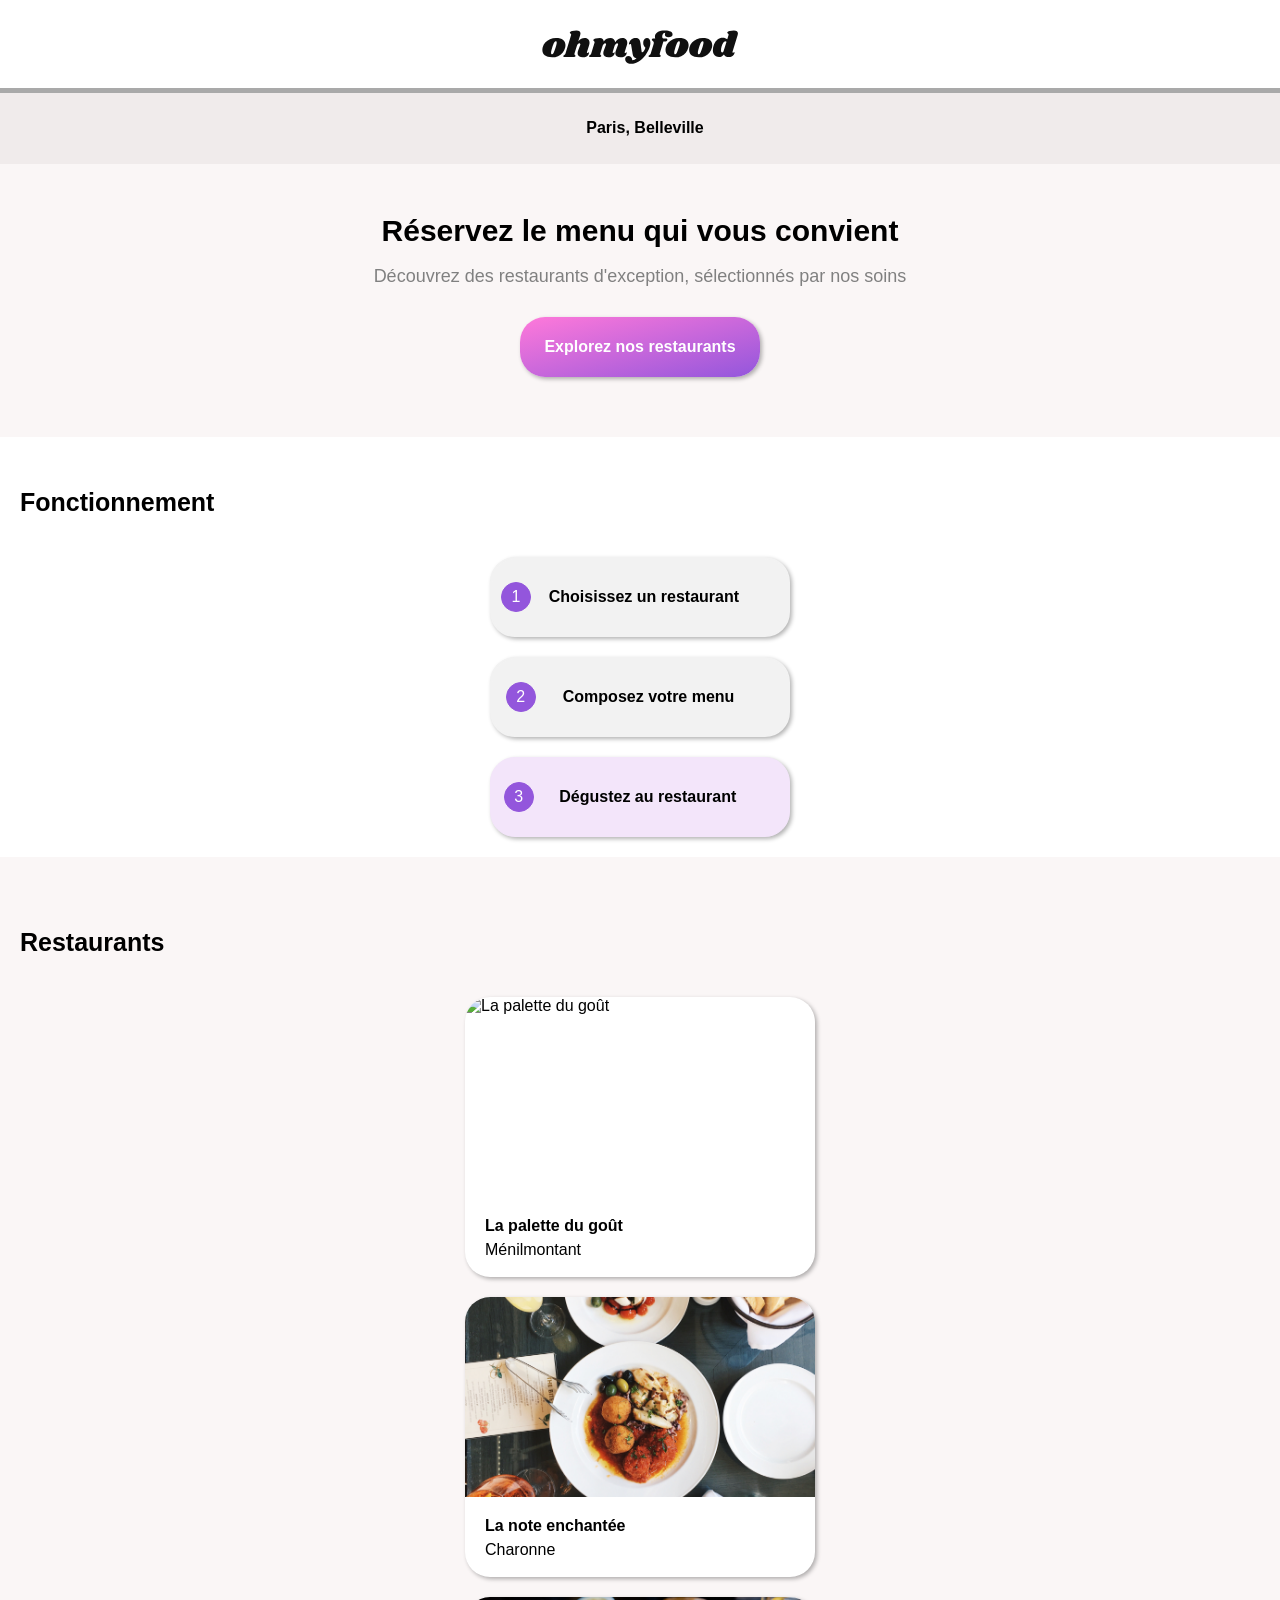
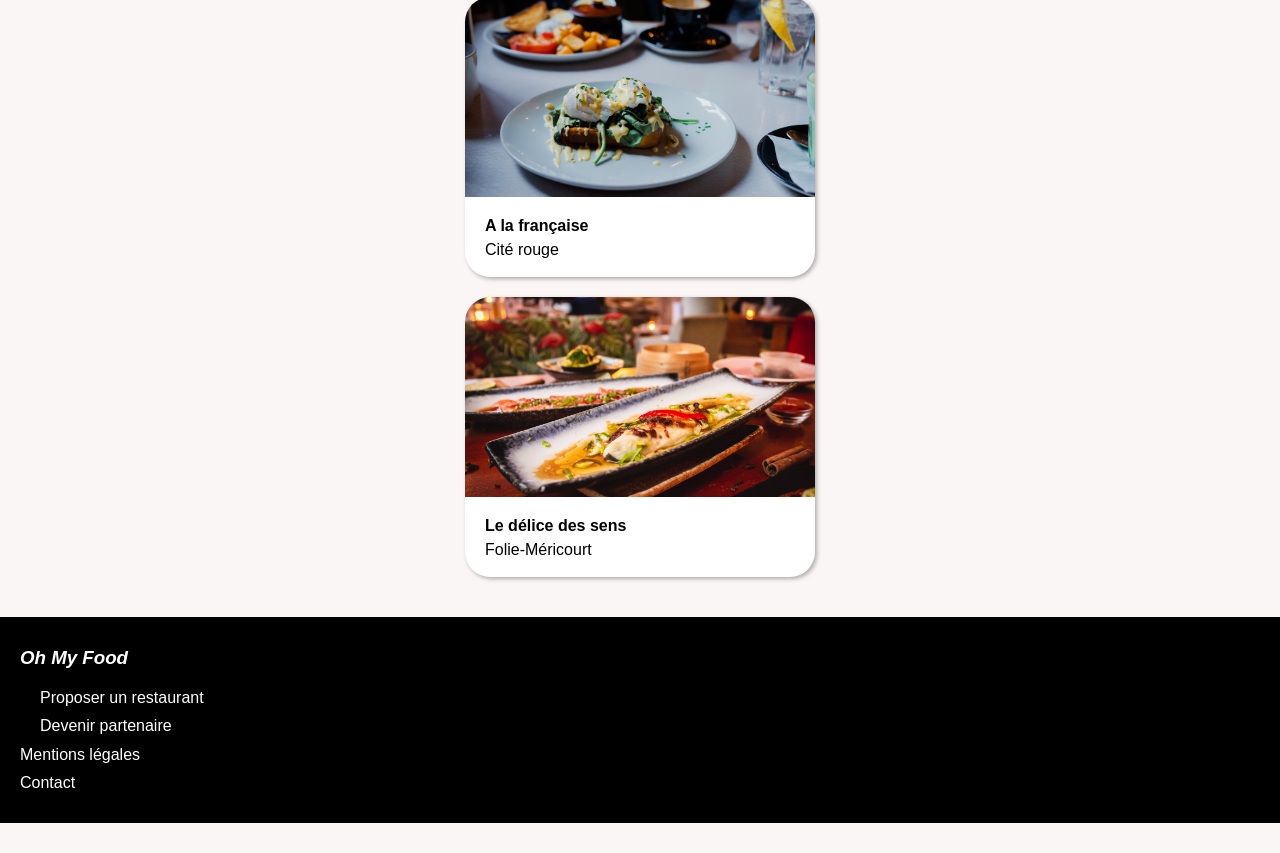
==== accueil.html @ 4b37c832 "Changements html/css page accueil + ajout page1 html/css" ====
<!DOCTYPE html>
<html>
  <head>
    <meta charset="utf-8" />
    <meta name="viewport" content="width=device-width, initial-scale=1" />
    <link rel="stylesheet" type="text/css" href="fichiers_accueil.css/accueil.css" />
    <link rel="stylesheet" href="fichiers_accueil.css/normalize.css" />
    
    <script
      src="https://kit.fontawesome.com/5cc44e8d6b.js"
      crossorigin="anonymous"
    ></script>

    <title>Oh My Food !</title>
  </head>

  <body>
  
		<header>
			<div id="logo">
			  <img src="images/logo/Logo_OMF.svg" alt="Logo Oh My Food" />
			</div>
    </header> 

    <!--  map + Paris  -->

      <div id="cadre_gris">
        <div id="map">
          <i class="fas fa-map-marker-alt"></i>
			    <p>Paris, Belleville</p>
        </div>
    	</div>

    <!--  titres et bouton -->

    	<div class="cadre_gris_clair">
		    <div id="titre">
           <h2>Réservez le menu qui vous convient</h2>
           <h3>Découvrez des restaurants d'exception, sélectionnés par nos soins</h3>
		    </div>
        <a href="#restaurants">
        <div id="btn">                  
            <p>Explorez nos restaurants</p>         
          </div>
          </a>
       </div>

       <!--  section fonctionnement  -->

	    <section id="fonctionnement">

        <h2>Fonctionnement</h2>	

     	 <div class="choix">
         <div class="num">1</div>
        
          <i class="howitworks-item__icon fas fa-mobile-alt"></i>
          <p>Choisissez un restaurant</p>
        </div>
     

     	 <div class="choix">
        <div class="num">2</div>       
          <i class="howitworks-item__icon fas fa-list"></i>
       		 <p>Composez votre menu</p>
     	 </div>

     	 <div class="choix" id="btn_rose">
        <div class="num">3</div>
          <i class="howitworks-item__icon fas fa-store store"></i> 
       		<p>Dégustez au restaurant</p>
    	  </div>
	  </div>


    <!-- section restaurants  -->

      <div class="cadre_gris_clair">
		  <div id="restaurants">
        <h2>Restaurants</h2>

        <a href="page1.html">
          <div class="restaurants">
            <img
              src="images/restaurants/la_Palette_du_goût.jpg"
              alt="La palette du goût"
            />
            <div class="fiche_resto">
              <div class="nom_resto">
               <h4>La palette du goût</h4>
                <p>Ménilmontant</p>
              </div>           
                <i class="far fa-heart heart"></i>
             </div>
          </div>
        </a>

        <a href="page2.html">
          <div class="restaurants">
            <img
              src="images/restaurants/La_note_enchantée.jpg"
              alt="La note enchantée"
            />
            <div class="fiche_resto">
              <div class="nom_resto">
                <h4>La note enchantée</h4>
                <p>Charonne</p>
             </div>
             
              <i class="far fa-heart heart" id="jaime"></i>
            
           </div>
          </div>
        </a>

        <a href="page3.html">
          <div class="restaurants">
            <img
              src="images/restaurants/A_la_française.jpg"
              alt="A la française"
            />
            <div class="fiche_resto">
              <div class="nom_resto">
            <h4><span>A la française</span></h4>
            <p>Cité rouge</p>
          </div>
          
            <i class="far fa-heart heart"></i>
        
         </div>
      </div>
        </a>

        <a href="page4.html">
          <div class="restaurants">
            <img
              src="images/restaurants/Le_délice_des_sens.jpg"
              alt="Le délice des sens"
            />
            <div class="fiche_resto">
              <div class="nom_resto">
            <h4>Le délice des sens</h4>
            <p>Folie-Méricourt</p>
          </div>
         
            <i class="far fa-heart heart"></i>
         
         </div>
      </div>
        </a>
      </div>


    <footer >
      <div id="cadre_noir">

        <h3>Oh My Food</h3>
		   <div id="rubriques_footer">
          <div id="couverts">
             <i class="fas fa-utensils fa-fw"></i>       
            	<a href="#">Proposer un restaurant</a>
            </div>
          <div id="partenaire">
            <i class="fas fa-hands-helping fa-fw"></i>
       	  <a href="#">Devenir partenaire</a>
           </div>
       	 <a href="#">Mentions légales</a>
       	 <a href="#">Contact</a>
	    	</div>
      </div>
    </footer>
  
  </body>
</html>
---- fichiers_accueil.css/accueil.css ----
/* box-sizing */
* {
  box-sizing: border-box;
}

/* police personnalisée */

@import url("https://fonts.googleapis.com/css2?family=Roboto:ital,wght@1,100&display=swap");

body {
  font-family: "Roboto", sans-serif;
}

a {
  text-decoration-line: none;
  color: black;
}

h4 {
  margin: 0px;
}

/* Logo */

#logo {
  text-align: center;
  padding-top: 30px;
  padding-bottom: 20px;
}

/* cadre icone map + ville */

#cadre_gris {
  background: rgb(223, 216, 216);
  padding-top: 10px;
  padding-bottom: 10px;
  border-top: 5px solid darkgrey;
}

#map {
  display: flex;
  align-items: center;
  justify-content: center;
}

#map p {
  font-weight: bold;
  padding-left: 10px;
}

/* les cadres */

.cadre_gris_clair {
  background: #faf6f6;
  padding-top: 50px;
  padding-bottom: 30px;
}

#cadre_gris {
  background: rgb(240, 235, 235);
}

#cadre_noir {
  background: black;
  padding-bottom: 30px;
}

/* titres */

#titre h2 {
  font-weight: bold;
  font-size: 30px;
  text-align: center;
  margin: 0px;
}

#titre h3 {
  font-size: 18px;
  font-weight: normal;
  color: grey;
  text-align: center;
}

/* bouton "Explorez nos restaurants" */

#btn {
  border: 0px solid transparent;
  height: 60px;
  width: 240px;
  background: linear-gradient(to bottom right, #ff79da, #9356dc);
  text-align: center;
  font-size: 16px;
  font-weight: bold;
  color: #ffffff;
  border-radius: 25px;
  margin: 30px auto;
  padding-top: 5px;
  box-shadow: 2px 2px 4px 0px rgba(0, 0, 0, 0.3);
}

/* les différents choix */

#fonctionnement h2 {
  font-size: 25px;
  padding: 30px 0px 20px 20px;
}

.choix {
  display: flex;
  flex-direction: row;
  justify-content: space-evenly;
  align-items: center;
  border: 2px solid #f2f2f2;
  background: #f2f2f2;
  border-radius: 25px;
  width: 300px;
  height: 80px;
  padding-right: 40px;

  margin-left: auto;
  margin-right: auto;
  margin-bottom: 20px;
  box-shadow: 2px 2px 4px 0px rgba(0, 0, 0, 0.3);
}

.choix p {
  font-weight: bold;
}

.num {
  border: 1px solid #9356dc;
  width: 30px;
  height: 30px;
  border-radius: 25px;
  color: #ffffff;
  background: #9356dc;
  text-align: center;
  padding-top: 5px;
}

#btn_rose {
  background: #f3e5fa;
  border: 1px solid #f3e5fa;
}

.store {
  color: #9356dc;
}

/* les cards restaurants */

#restaurants h2 {
  font-size: 25px;
  padding: 0px 0px 0px 20px;
}

/* les quatre cards restautants */

#restaurants {
  display: flex;
  flex-direction: column;
  gap: 20px;
  padding-bottom: 40px;
}

/* chaque card restaurant */

.restaurants {
  display: flex;
  flex-direction: column;
  border: 1px solid transparent;
  border-top-width: 0px;
  border-left-width: 0px;
  border-right-width: 0px;
  height: 280px;
  width: 90%;
  max-width: 350px;
  margin-left: auto;
  margin-right: auto;
  background: #ffffff;
  border-radius: 25px;
  box-shadow: 2px 2px 4px 0px rgba(0, 0, 0, 0.3);
}

.restaurants img {
  width: 100%;
  height: 200px;
  border-top-left-radius: 25px;
  border-top-right-radius: 25px;
  object-fit: cover;
}

.fiche_resto {
  display: flex;
  flex-direction: row;
  align-items: center;
  padding-top: 10px;
}

.nom_resto {
  display: flex;
  flex-direction: column;
  width: 290px;
  text-decoration: none;
  padding-top: 10px;
  padding-left: 20px;
}

.nom_resto p {
  margin: 0px;
  padding-top: 5px;
}

.heart a:hover {
  color: #ff79da;
}

span {
  font-weight: bold;
}

.selection {
  display: flex;
  flex-direction: row;
  justify-content: space-around;
  width: 200px;
  height: 80px;
  border: 2px solid grey;
  background: grey;
  border-radius: 20px;
  padding-bottom: 20px;
}

/*footer */

#rubriques_footer {
  display: flex;
  flex-direction: column;
  padding-top: 20px;
  gap: 10px;
}

#cadre_noir h3 {
  padding-top: 30px;
  padding-left: 20px;
  color: #ffffff;
  text-align: left;
  font-style: oblique;
  font-weight: bold;
  margin: 0px;
}

#couverts {
  display: flex;
  align-items: center;
  padding-left: 20px;
  color: #ffffff;
}

#partenaire {
  display: flex;
  align-items: center;
  color: #ffffff;
  padding-left: 20px;
}

#rubriques_footer p {
  color: #ffffff;
}

#rubriques_footer a {
  color: #ffffff;
  padding-left: 20px;
}
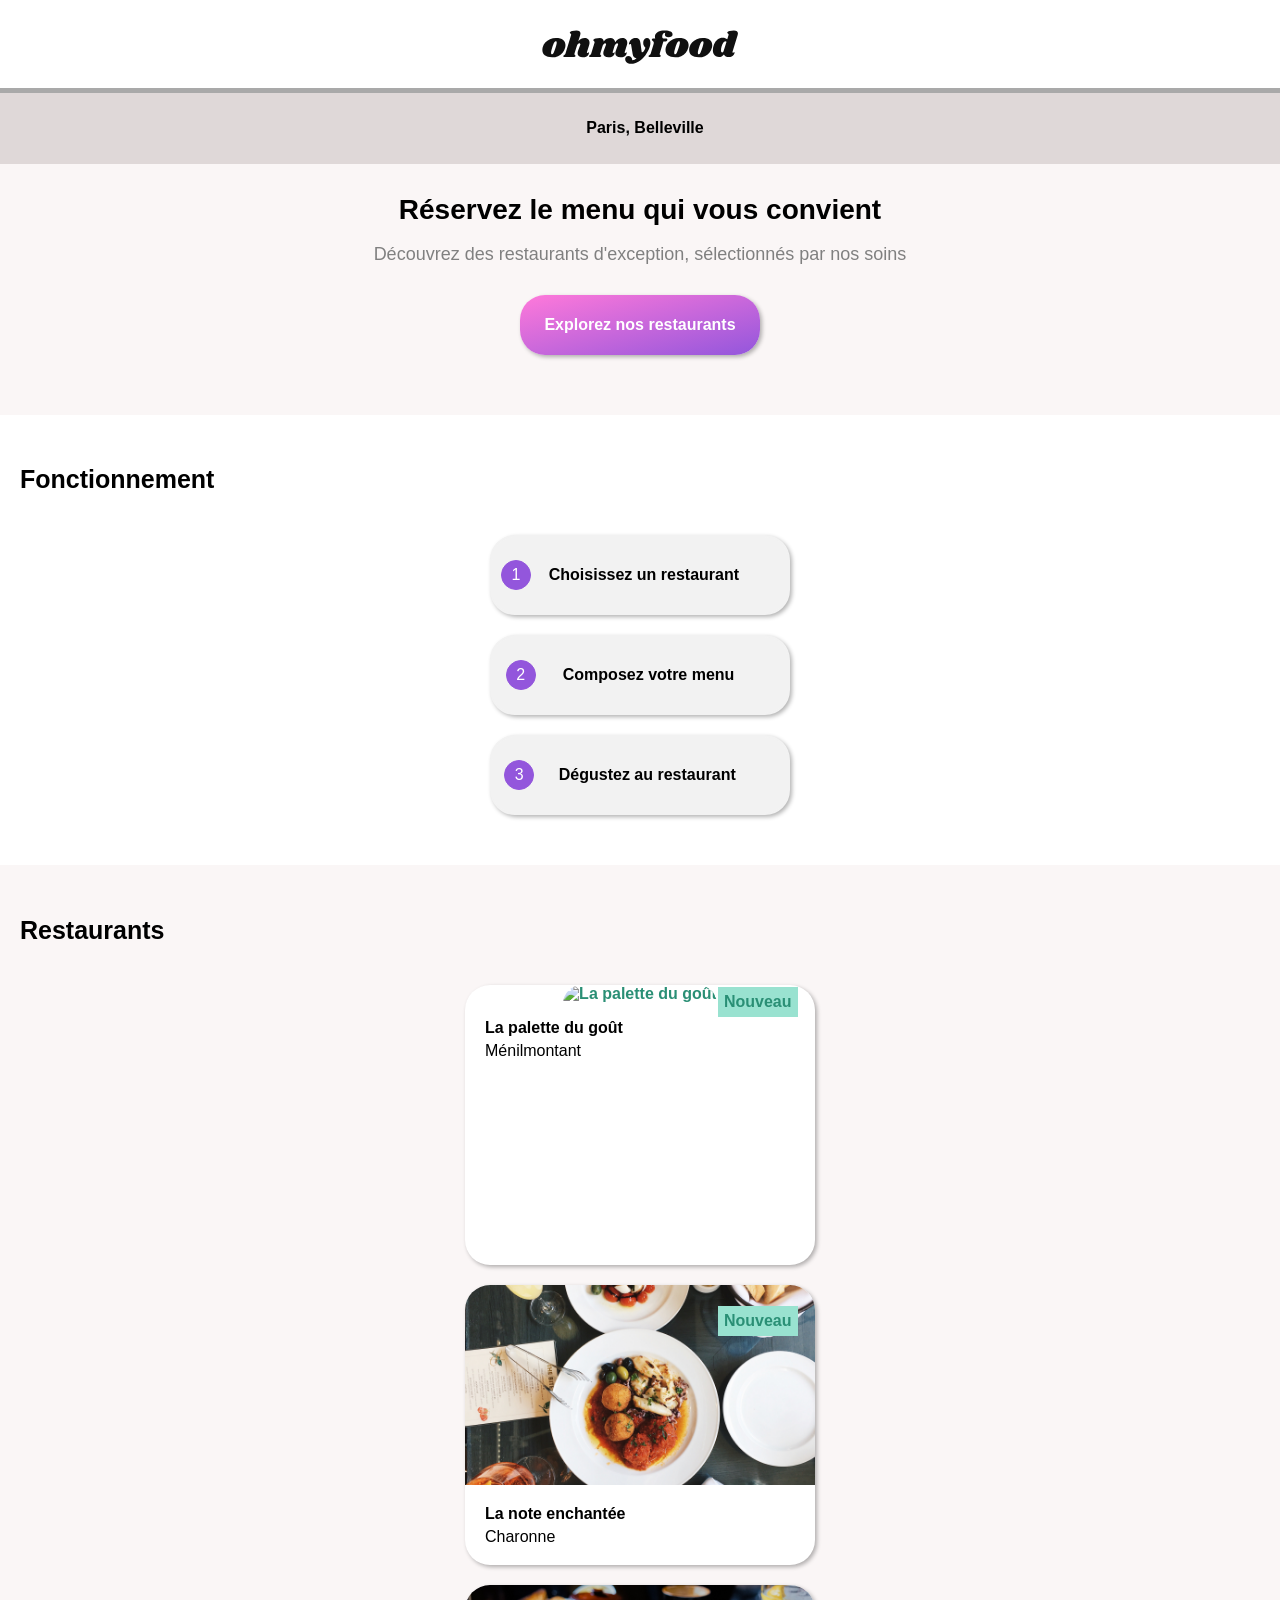
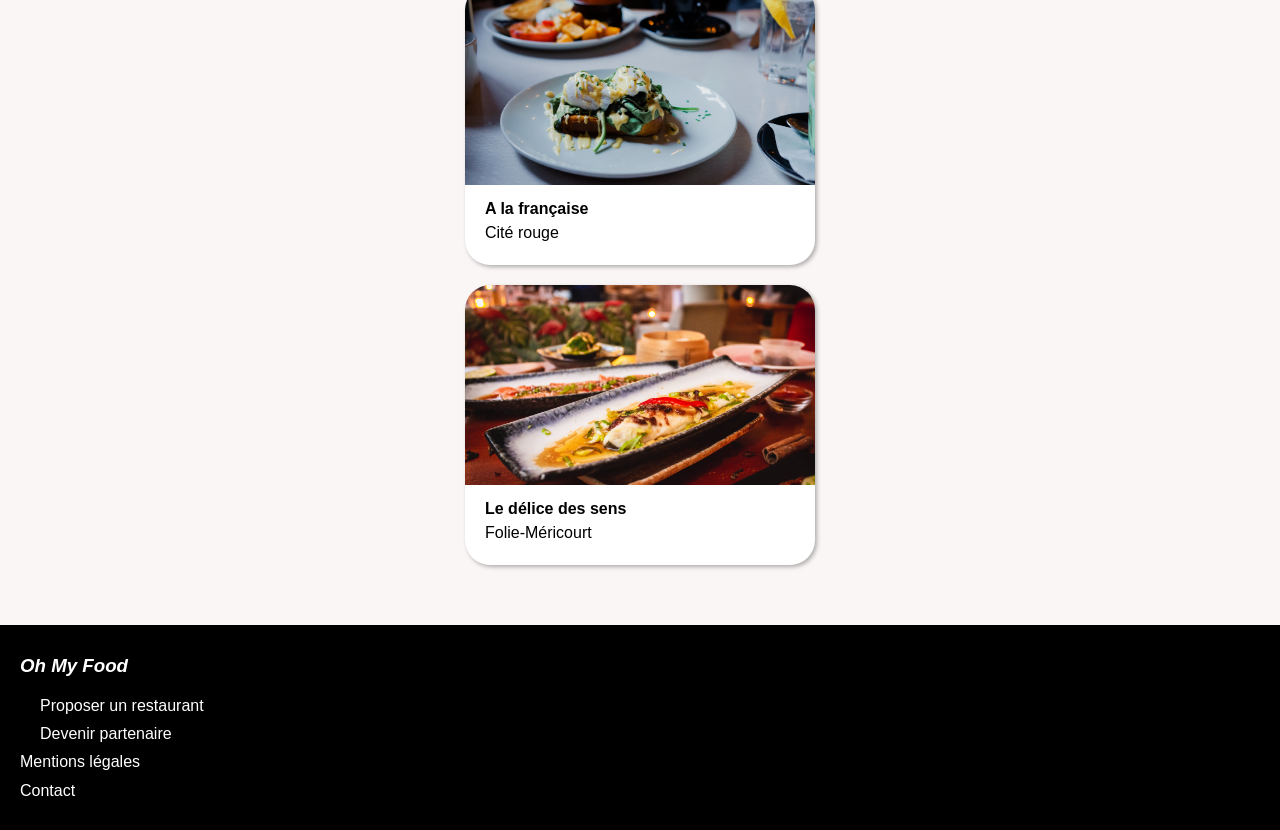
==== commit 40b034bb: "modifs page accueil html et css + ajout page 1/2/3/4" ====
--- a/accueil.html
+++ b/accueil.html
@@ -14,161 +14,168 @@
     <title>Oh My Food !</title>
   </head>
 
-  <body>
-  
-		<header>
-			<div id="logo">
-			  <img src="images/logo/Logo_OMF.svg" alt="Logo Oh My Food" />
-			</div>
+  <body>  
+
+    <!--  header : logo  -->
+
+		<header>		
+			  <img src="images/logo/Logo_OMF.svg" alt="Logo Oh My Food" />	
     </header> 
 
-    <!--  map + Paris  -->
+    <!--  map + ville  -->
 
-      <div id="cadre_gris">
+    <div id="cadre_gris">
+      <a href="#">
         <div id="map">
-          <i class="fas fa-map-marker-alt"></i>
+          <i class="fas fa-map-marker-alt"></i></a>
 			    <p>Paris, Belleville</p>
-        </div>
-    	</div>
+        </div>     
+    </div>
 
     <!--  titres et bouton -->
 
-    	<div class="cadre_gris_clair">
-		    <div id="titre">
-           <h2>Réservez le menu qui vous convient</h2>
-           <h3>Découvrez des restaurants d'exception, sélectionnés par nos soins</h3>
-		    </div>
-        <a href="#restaurants">
+  	<div class="cadre_gris_clair">
+		  <div id="titre">
+        <h2>Réservez le menu qui vous convient</h2>
+        <h3>Découvrez des restaurants d'exception, sélectionnés par nos soins</h3>
+		  </div>
+      <a href="#restaurants">
         <div id="btn">                  
-            <p>Explorez nos restaurants</p>         
-          </div>
-          </a>
-       </div>
+          <p>Explorez nos restaurants</p>         
+        </div>
+      </a>
+    </div>
 
        <!--  section fonctionnement  -->
 
+    <main>
 	    <section id="fonctionnement">
-
-        <h2>Fonctionnement</h2>	
-
-     	 <div class="choix">
-         <div class="num">1</div>
-        
-          <i class="howitworks-item__icon fas fa-mobile-alt"></i>
-          <p>Choisissez un restaurant</p>
-        </div>
-     
-
-     	 <div class="choix">
-        <div class="num">2</div>       
-          <i class="howitworks-item__icon fas fa-list"></i>
+        <h2>Fonctionnement</h2>	       
+      	<div class="choix">  
+          <a href="#">      
+            <div class="num">1</div>       
+            <i class="howitworks-item__icon fas fa-mobile-alt icone"></i>
+            <p>Choisissez un restaurant</p>
+          </a>      
+        </div>   
+              
+     	  <div class="choix">
+          <a href="#">
+           <div class="num">2</div>       
+           <i class="howitworks-item__icon fas fa-list icone"></i>
        		 <p>Composez votre menu</p>
-     	 </div>
-
-     	 <div class="choix" id="btn_rose">
-        <div class="num">3</div>
-          <i class="howitworks-item__icon fas fa-store store"></i> 
-       		<p>Dégustez au restaurant</p>
-    	  </div>
-	  </div>
-
+          </a>
+     	  </div>
+           
+     	  <div class="choix">
+          <a href="#">              
+             <div class="num">3</div>          
+             <i class="howitworks-item__icon fas fa-store"></i>
+       	  	<p>Dégustez au restaurant</p>        
+          </a>          
+      	</div>	       
+    </section>
 
     <!-- section restaurants  -->
 
       <div class="cadre_gris_clair">
-		  <div id="restaurants">
-        <h2>Restaurants</h2>
-
-        <a href="page1.html">
-          <div class="restaurants">
-            <img
-              src="images/restaurants/la_Palette_du_goût.jpg"
-              alt="La palette du goût"
-            />
-            <div class="fiche_resto">
-              <div class="nom_resto">
-               <h4>La palette du goût</h4>
-                <p>Ménilmontant</p>
-              </div>           
+        <section id="restaurants">
+          <h2>Restaurants</h2>
+          <a href="page1.html">
+            <div class="restaurants">
+              <div class="photo">
+                <img
+                  src="images/restaurants/la_Palette_du_goût.jpg"
+                 alt="La palette du goût"
+                />
+                 <div class="nouveau">Nouveau</div>
+              </div>
+              <div class="fiche_resto">
+                <div class="nom_resto">
+                 <h4>La palette du goût</h4>
+                  <p>Ménilmontant</p>
+                </div>                         
+                <i class="far fa-heart heart"></i>
+              </div>
+            </div>
+          </a>
+  
+          <a href="page2.html">
+            <div class="restaurants">
+              <div class="photo">
+                <img
+                src="images/restaurants/La_note_enchantée.jpg"
+                alt="La note enchantée"
+                />
+                <div class="nouveau">Nouveau</div>
+              </div>
+              <div class="fiche_resto">
+                <div class="nom_resto">
+                 <h4>La note enchantée</h4>
+                 <p>Charonne</p>
+                </div>
+               <i class="far fa-heart heart" id="jaime"></i>
+             </div>
+            </div>
+          </a>
+  
+          <a href="page3.html">
+            <div class="restaurants">
+              <img
+                src="images/restaurants/A_la_française.jpg"
+                alt="A la française"
+              />
+              <div class="fiche_resto">
+                <div class="nom_resto">
+                  <h4><span>A la française</span></h4>
+                  <p>Cité rouge</p>
+                </div>
+            
                 <i class="far fa-heart heart"></i>
              </div>
-          </div>
-        </a>
+            </div>
+          </a>
+  
+          <a href="page4.html">
+            <div class="restaurants">
+              <img
+                src="images/restaurants/Le_delice_des_sens.jpg"
+                alt="Le délice des sens"
+              />
+              <div class="fiche_resto">
+                <div class="nom_resto">
+                  <h4>Le délice des sens</h4>
+                  <p>Folie-Méricourt</p>
+                </div>
+              
+                <i class="far fa-heart heart"></i>
+              </div>
+            </div>        
+          </a>
+        </section>
+      </div>  
+     </main>
 
-        <a href="page2.html">
-          <div class="restaurants">
-            <img
-              src="images/restaurants/La_note_enchantée.jpg"
-              alt="La note enchantée"
-            />
-            <div class="fiche_resto">
-              <div class="nom_resto">
-                <h4>La note enchantée</h4>
-                <p>Charonne</p>
-             </div>
-             
-              <i class="far fa-heart heart" id="jaime"></i>
-            
-           </div>
-          </div>
-        </a>
 
-        <a href="page3.html">
-          <div class="restaurants">
-            <img
-              src="images/restaurants/A_la_française.jpg"
-              alt="A la française"
-            />
-            <div class="fiche_resto">
-              <div class="nom_resto">
-            <h4><span>A la française</span></h4>
-            <p>Cité rouge</p>
-          </div>
-          
-            <i class="far fa-heart heart"></i>
-        
-         </div>
-      </div>
-        </a>
-
-        <a href="page4.html">
-          <div class="restaurants">
-            <img
-              src="images/restaurants/Le_délice_des_sens.jpg"
-              alt="Le délice des sens"
-            />
-            <div class="fiche_resto">
-              <div class="nom_resto">
-            <h4>Le délice des sens</h4>
-            <p>Folie-Méricourt</p>
-          </div>
-         
-            <i class="far fa-heart heart"></i>
-         
-         </div>
-      </div>
-        </a>
-      </div>
-
+      <!--  Footer  -->
 
     <footer >
       <div id="cadre_noir">
 
         <h3>Oh My Food</h3>
-		   <div id="rubriques_footer">
+		    <div id="rubriques_footer">
           <div id="couverts">
              <i class="fas fa-utensils fa-fw"></i>       
             	<a href="#">Proposer un restaurant</a>
-            </div>
+          </div>
           <div id="partenaire">
             <i class="fas fa-hands-helping fa-fw"></i>
-       	  <a href="#">Devenir partenaire</a>
-           </div>
-       	 <a href="#">Mentions légales</a>
-       	 <a href="#">Contact</a>
+       	    <a href="#">Devenir partenaire</a>
+          </div>
+       	  <a href="#">Mentions légales</a>
+       	  <a href="#">Contact</a>
 	    	</div>
       </div>
-    </footer>
-  
+    </footer>  
   </body>
 </html>
--- a/fichiers_accueil.css/accueil.css
+++ b/fichiers_accueil.css/accueil.css
@@ -22,13 +22,13 @@
 
 /* Logo */
 
-#logo {
+header {
   text-align: center;
   padding-top: 30px;
   padding-bottom: 20px;
 }
 
-/* cadre icone map + ville */
+/* icone map + ville */
 
 #cadre_gris {
   background: rgb(223, 216, 216);
@@ -52,24 +52,28 @@
 
 .cadre_gris_clair {
   background: #faf6f6;
-  padding-top: 50px;
+  padding-top: 30px;
   padding-bottom: 30px;
 }
 
 #cadre_gris {
-  background: rgb(240, 235, 235);
+  background: rgb(223, 216, 216);
+  padding-top: 10px;
+  padding-bottom: 10px;
+  border-top: 5px solid darkgrey;
 }
 
 #cadre_noir {
   background: black;
   padding-bottom: 30px;
+  margin-bottom: 0px;
 }
 
 /* titres */
 
 #titre h2 {
   font-weight: bold;
-  font-size: 30px;
+  font-size: 28px;
   text-align: center;
   margin: 0px;
 }
@@ -100,29 +104,37 @@
 
 /* les différents choix */
 
+#fonctionnement {
+  margin-bottom: 50px;
+}
+
 #fonctionnement h2 {
   font-size: 25px;
   padding: 30px 0px 20px 20px;
 }
 
-.choix {
+.choix a {
   display: flex;
   flex-direction: row;
   justify-content: space-evenly;
   align-items: center;
   border: 2px solid #f2f2f2;
-  background: #f2f2f2;
   border-radius: 25px;
   width: 300px;
   height: 80px;
+  background: #f2f2f2;
   padding-right: 40px;
-
   margin-left: auto;
   margin-right: auto;
   margin-bottom: 20px;
   box-shadow: 2px 2px 4px 0px rgba(0, 0, 0, 0.3);
 }
 
+.choix a:hover {
+  background: #f3e5fa;
+  border: 2px solid #f3e5fa;
+}
+
 .choix p {
   font-weight: bold;
 }
@@ -138,13 +150,8 @@
   padding-top: 5px;
 }
 
-#btn_rose {
-  background: #f3e5fa;
-  border: 1px solid #f3e5fa;
-}
-
-.store {
-  color: #9356dc;
+.icone a:hover {
+  background: linear-gradient(to bottom right, #ff79da, #9356dc);
 }
 
 /* les cards restaurants */
@@ -154,13 +161,29 @@
   padding: 0px 0px 0px 20px;
 }
 
+.photo {
+  position: relative;
+  text-align: center;
+  color: #2a8f75;
+  font-weight: bold;
+}
+
+.nouveau {
+  background: #99e2d0;
+  border: 1px solid #99e2d0;
+  position: absolute;
+  top: 10%;
+  right: 5%;
+  padding: 5px;
+}
+
 /* les quatre cards restautants */
 
 #restaurants {
   display: flex;
   flex-direction: column;
   gap: 20px;
-  padding-bottom: 40px;
+  margin-bottom: 30px;
 }
 
 /* chaque card restaurant */
@@ -202,7 +225,7 @@
   flex-direction: column;
   width: 290px;
   text-decoration: none;
-  padding-top: 10px;
+  padding-top: 5px;
   padding-left: 20px;
 }
 
@@ -211,8 +234,8 @@
   padding-top: 5px;
 }
 
-.heart a:hover {
-  color: #ff79da;
+.heart {
+  padding-right: 30px;
 }
 
 span {
